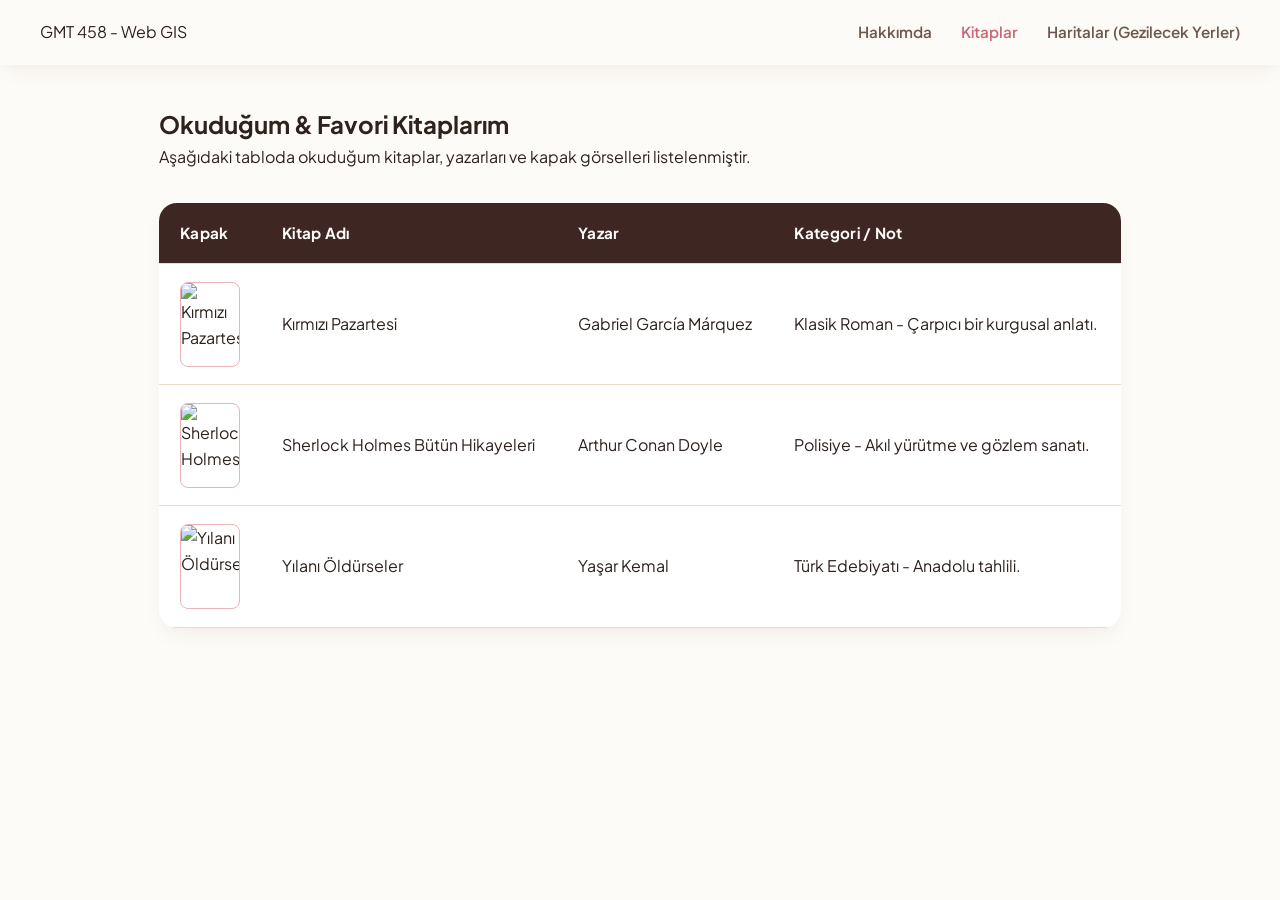
==== books.html @ 1afd97cf "first commit" ====
<!DOCTYPE html>
<html lang="tr">
<head>
    <meta charset="UTF-8">
    <title>Kişisel Web Sayfası | Kitaplar</title>
    <link rel="stylesheet" href="style.css">
</head>
<body>
    <nav>
        <div class="logo">GMT 458 - Web GIS</div>
        <ul>
            <li><a href="index.html">Hakkımda</a></li>
            <li><a href="books.html" class="active">Kitaplar</a></li>
            <li><a href="maps.html">Haritalar (Gezilecek Yerler)</a></li>
        </ul>
    </nav>

    <div class="container">
        <h2>Okuduğum & Favori Kitaplarım</h2>
        <p>Aşağıdaki tabloda okuduğum kitaplar, yazarları ve kapak görselleri listelenmiştir.</p>

        <table class="custom-table">
            <thead>
                <tr>
                    <th>Kapak</th>
                    <th>Kitap Adı</th>
                    <th>Yazar</th>
                    <th>Kategori / Not</th>
                </tr>
            </thead>
            <tbody>
                <tr>
                    <td><img src="https://images.unsplash.com/photo-1544716278-ca5e3f4abd8c?w=150" alt="Kırmızı Pazartesi"></td>
                    <td>Kırmızı Pazartesi</td>
                    <td>Gabriel García Márquez</td>
                    <td>Klasik Roman - Çarpıcı bir kurgusal anlatı.</td>
                </tr>
                <tr>
                    <td><img src="https://images.unsplash.com/photo-1512820790803-83ca734da794?w=150" alt="Sherlock Holmes"></td>
                    <td>Sherlock Holmes Bütün Hikayeleri</td>
                    <td>Arthur Conan Doyle</td>
                    <td>Polisiye - Akıl yürütme ve gözlem sanatı.</td>
                </tr>
                <tr>
                    <td><img src="https://images.unsplash.com/photo-1532012164546-f432f2e3777f?w=150" alt="Yılanı Öldürseler"></td>
                    <td>Yılanı Öldürseler</td>
                    <td>Yaşar Kemal</td>
                    <td>Türk Edebiyatı - Anadolu tahlili.</td>
                </tr>
            </tbody>
        </table>
    </div>
</body>
</html>
---- style.css ----
/* Google Fonts - Yumuşak ve Modern Sans-Serif Font */
@import url('https://fonts.googleapis.com/css2?family=Plus+Jakarta+Sans:wght@400;500;600;700;800&display=swap');

:root {
    --bg-page: #FDFBF7;              
    --surface-card: #FFFFFF;         
    --surface-hover: #FFF5F7;        
    
    --text-primary: #2D221E;         /* Derin espresso kahvesi ana metin */
    --text-muted: #6C584C;           /* Yumuşak sütlü kahve alt metinler */
    
    --brand-pink: #C96877;           /* Zarif gül kurusu / pudra vurgusu */
    --brand-pink-dark: #B85B6C;      /* Başlık ve logo için koyu gül kurusu */
    --brand-pink-soft: #F9EBEA;      /* Rozet ve etiket arka planı */
    
    --coffee-dark: #3E2723;          /* Tablo başlığı için sıcak moka kahve */
    --border-color: #EADCC9;         /* Latte tonlarında yumuşak ayraç çizgileri */
    --border-pink: #E8B4B8;          /* Harita ve görseller için ince gül kurusu kenarlık */
    
    --radius-soft: 18px;             /* Kartlar için yumuşak kıvrım */
    --radius-element: 10px;          /* Harita ve butonlar için kıvrım */
    
    /* Pembe-kahve süzülen sıcak gölge */
    --shadow-warm: 0 10px 25px -5px rgba(62, 39, 35, 0.05), 
                   0 8px 10px -6px rgba(201, 104, 119, 0.04);
}

/* --- 2. Sıfırlama ve Temel Stiller --- */
* {
    margin: 0;
    padding: 0;
    box-sizing: border-box;
    font-family: 'Plus Jakarta Sans', sans-serif;
}

body {
    background-color: var(--bg-page);
    color: var(--text-primary);
    line-height: 1.65;
}

/* --- 3. Navigasyon Menüsü --- */
nav {
    background: var(--bg-page);
    padding: 1.2rem 2.5rem;
    display: flex;
    justify-content: space-between;
    align-items: center;
    box-shadow: var(--shadow-warm);
    position: sticky;
    top: 0;
    z-index: 100;
}

.brand {
    display: flex;
    flex-direction: column;
}

.brand .logo-name {
    color: var(--brand-pink-dark);
    font-size: 1.35rem;
    font-weight: 800;
    letter-spacing: -0.3px;
}

.brand .logo-subtitle {
    color: var(--brand-pink);
    font-size: 0.85rem;
    font-weight: 600;
    display: flex;
    align-items: center;
    gap: 0.35rem;
    margin-top: 2px;
}

nav ul {
    list-style: none;
    display: flex;
    gap: 1.8rem;
}

nav a {
    color: var(--text-muted);
    text-decoration: none;
    font-weight: 600;
    font-size: 0.95rem;
    transition: color 0.25s ease;
}

nav a:hover, nav a.active {
    color: var(--brand-pink);
}

/* --- 4. Sayfa İçi Kapsayıcı ve Tanıtım Kartı --- */
.container {
    max-width: 1000px;
    margin: 2.5rem auto;
    padding: 0 1.2rem;
}

.hero-box {
    background: var(--surface-card);
    padding: 3rem 2.5rem;
    border-radius: var(--radius-soft);
    box-shadow: var(--shadow-warm);
    animation: fadeInSlideUp 1.2s ease-out forwards;
}

.hero-box h1 {
    font-size: 2.1rem;
    color: var(--text-primary);
    font-weight: 800;
    margin-bottom: 0.8rem;
    letter-spacing: -0.5px;
}

.hero-box p {
    color: var(--text-muted);
    font-size: 1.05rem;
}

@keyframes fadeInSlideUp {
    0% {
        opacity: 0;
        transform: translateY(25px);
    }
    100% {
        opacity: 1;
        transform: translateY(0);
    }
}

/* --- 5. Tablo Stili --- */
table.custom-table {
    width: 100%;
    border-collapse: collapse;
    background: var(--surface-card);
    border-radius: var(--radius-soft);
    overflow: hidden;
    box-shadow: var(--shadow-warm);
    margin-top: 2rem;
}

table.custom-table th, table.custom-table td {
    padding: 1.1rem 1.3rem;
    text-align: left;
    border-bottom: 1px solid var(--border-color);
}

table.custom-table th {
    background-color: var(--coffee-dark);
    color: #FDFBF7;
    font-weight: 700;
    font-size: 0.95rem;
    letter-spacing: 0.3px;
}

table.custom-table tr {
    transition: background-color 0.2s ease;
}

table.custom-table tr:hover {
    background-color: var(--surface-hover); /* Uçuk pembe ışıltı */
}

table.custom-table img {
    width: 60px;
    height: 85px;
    object-fit: cover;
    border-radius: 8px;
    border: 1px solid var(--border-pink);
    display: block;
}

/* --- 6. Harita Alanı ve CBS Başlığı --- */
.map-container {
    margin-top: 2.5rem;
    margin-bottom: 2.5rem;
    background: var(--surface-card);
    padding: 2rem;
    border-radius: var(--radius-soft);
    box-shadow: var(--shadow-warm);
}

.map-header {
    display: flex;
    justify-content: space-between;
    align-items: center;
    margin-bottom: 1.2rem;
}

.map-header h2 {
    color: var(--text-primary);
    font-size: 1.35rem;
    font-weight: 700;
}

.map-badge {
    background-color: var(--brand-pink-soft);
    color: var(--brand-pink-dark);
    font-size: 0.78rem;
    font-weight: 700;
    padding: 0.35rem 0.8rem;
    border-radius: 20px;
    letter-spacing: 0.3px;
}

#leafletMap, #openlayersMap {
    width: 100%;
    height: 440px;
    border-radius: var(--radius-element);
    border: 1.5px solid var(--border-pink); /* İnce gül kurusu çerçeve */
}
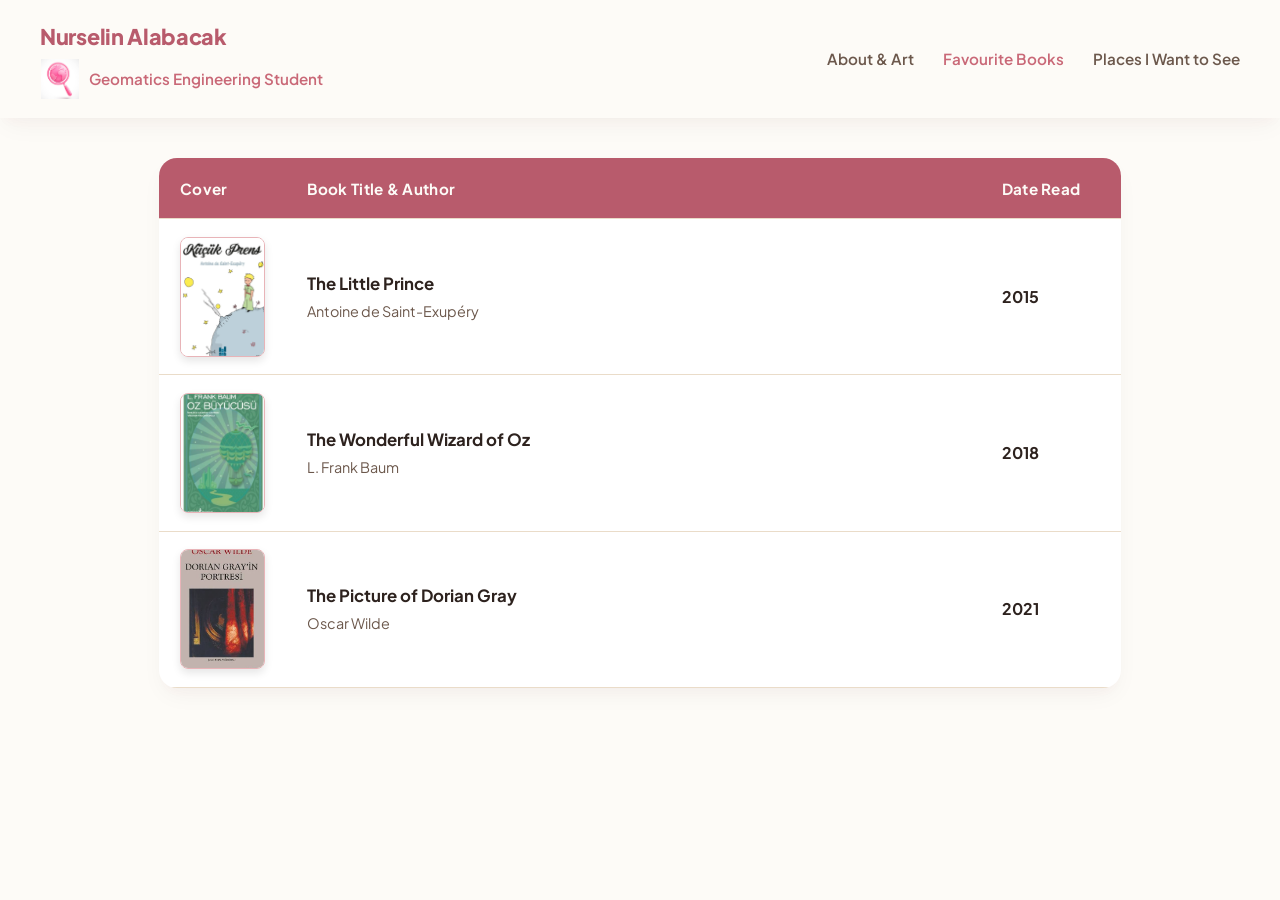
==== commit 7dc374d5: "second commit" ====
--- a/books.html
+++ b/books.html
@@ -1,54 +1,91 @@
 <!DOCTYPE html>
-<html lang="tr">
+<html lang="en">
 <head>
     <meta charset="UTF-8">
-    <title>Kişisel Web Sayfası | Kitaplar</title>
+    <meta name="viewport" content="width=device-width, initial-scale=1.0">
+    <title>Nurselin Alabacak - Favourite Books</title>
     <link rel="stylesheet" href="style.css">
+
+    <style>
+        /* Kitap kapak resim boyutu */
+        table.custom-table img.book-cover {
+            width: 85px !important;
+            height: 120px !important;
+            object-fit: cover;
+            border-radius: 8px;
+            box-shadow: 0 4px 8px rgba(0,0,0,0.1);
+        }
+    </style>
 </head>
 <body>
+
+    <!-- Üst Menü -->
     <nav>
-        <div class="logo">GMT 458 - Web GIS</div>
+        <div class="brand">
+            <div class="logo-name">Nurselin Alabacak</div>
+            <div class="logo-subtitle">
+                <img src="images/icon.png" alt="Icon" class="logo-icon">
+                <span>Geomatics Engineering Student</span>
+            </div>
+        </div>
         <ul>
-            <li><a href="index.html">Hakkımda</a></li>
-            <li><a href="books.html" class="active">Kitaplar</a></li>
-            <li><a href="maps.html">Haritalar (Gezilecek Yerler)</a></li>
+            <li><a href="index.html">About & Art</a></li>
+            <li><a href="books.html" class="active">Favourite Books</a></li>
+            <li><a href="maps.html">Places I Want to See</a></li>
         </ul>
     </nav>
 
     <div class="container">
-        <h2>Okuduğum & Favori Kitaplarım</h2>
-        <p>Aşağıdaki tabloda okuduğum kitaplar, yazarları ve kapak görselleri listelenmiştir.</p>
+        <!-- Favori Kitaplar Tablosu -->
+        <section id="favouritebooks" style="margin-top: 2.5rem; margin-bottom: 3rem;">
+            <table class="custom-table">
+                <thead>
+                    <tr>
+                        <th style="width: 120px;">Cover</th>
+                        <th>Book Title & Author</th>
+                        <th style="width: 140px;">Date Read</th>
+                    </tr>
+                </thead>
+                <tbody>
+                    <!-- 1. Küçük Prens -->
+                    <tr>
+                        <td>
+                            <img src="images/kucuk.png" alt="Küçük Prens" class="book-cover">
+                        </td>
+                        <td>
+                            <strong style="font-size: 1.05rem;">The Little Prince</strong><br>
+                            <span style="font-size: 0.9rem; color: var(--text-muted);">Antoine de Saint-Exupéry</span>
+                        </td>
+                        <td><strong>2015</strong></td>
+                    </tr>
 
-        <table class="custom-table">
-            <thead>
-                <tr>
-                    <th>Kapak</th>
-                    <th>Kitap Adı</th>
-                    <th>Yazar</th>
-                    <th>Kategori / Not</th>
-                </tr>
-            </thead>
-            <tbody>
-                <tr>
-                    <td><img src="https://images.unsplash.com/photo-1544716278-ca5e3f4abd8c?w=150" alt="Kırmızı Pazartesi"></td>
-                    <td>Kırmızı Pazartesi</td>
-                    <td>Gabriel García Márquez</td>
-                    <td>Klasik Roman - Çarpıcı bir kurgusal anlatı.</td>
-                </tr>
-                <tr>
-                    <td><img src="https://images.unsplash.com/photo-1512820790803-83ca734da794?w=150" alt="Sherlock Holmes"></td>
-                    <td>Sherlock Holmes Bütün Hikayeleri</td>
-                    <td>Arthur Conan Doyle</td>
-                    <td>Polisiye - Akıl yürütme ve gözlem sanatı.</td>
-                </tr>
-                <tr>
-                    <td><img src="https://images.unsplash.com/photo-1532012164546-f432f2e3777f?w=150" alt="Yılanı Öldürseler"></td>
-                    <td>Yılanı Öldürseler</td>
-                    <td>Yaşar Kemal</td>
-                    <td>Türk Edebiyatı - Anadolu tahlili.</td>
-                </tr>
-            </tbody>
-        </table>
+                    <!-- 2. Oz Büyücüsü -->
+                    <tr>
+                        <td>
+                            <img src="images/oz.png" alt="Oz Büyücüsü" class="book-cover">
+                        </td>
+                        <td>
+                            <strong style="font-size: 1.05rem;">The Wonderful Wizard of Oz</strong><br>
+                            <span style="font-size: 0.9rem; color: var(--text-muted);">L. Frank Baum</span>
+                        </td>
+                        <td><strong>2018</strong></td>
+                    </tr>
+
+                    <!-- 3. Dorian Gray'in Portresi -->
+                    <tr>
+                        <td>
+                            <img src="images/dorian.png" alt="Dorian Gray'in Portresi" class="book-cover">
+                        </td>
+                        <td>
+                            <strong style="font-size: 1.05rem;">The Picture of Dorian Gray</strong><br>
+                            <span style="font-size: 0.9rem; color: var(--text-muted);">Oscar Wilde</span>
+                        </td>
+                        <td><strong>2021</strong></td>
+                    </tr>
+                </tbody>
+            </table>
+        </section>
     </div>
+
 </body>
 </html>
--- a/style.css
+++ b/style.css
@@ -13,7 +13,7 @@
     --brand-pink-dark: #B85B6C;      /* Başlık ve logo için koyu gül kurusu */
     --brand-pink-soft: #F9EBEA;      /* Rozet ve etiket arka planı */
     
-    --coffee-dark: #3E2723;          /* Tablo başlığı için sıcak moka kahve */
+    --coffee-dark: var(--brand-pink-dark); /* Tablo başlığı artık adınızın rengiyle aynı gül kurusu */
     --border-color: #EADCC9;         /* Latte tonlarında yumuşak ayraç çizgileri */
     --border-pink: #E8B4B8;          /* Harita ve görseller için ince gül kurusu kenarlık */
     
@@ -66,12 +66,21 @@
 
 .brand .logo-subtitle {
     color: var(--brand-pink);
-    font-size: 0.85rem;
+    font-size: 0.95rem;
     font-weight: 600;
     display: flex;
     align-items: center;
-    gap: 0.35rem;
-    margin-top: 2px;
+    gap: 0.55rem;
+    margin-top: 4px;
+}
+
+/* Pembe dünya ikonunun boyutu ve hizası */
+.brand .logo-subtitle img,
+.brand .logo-icon {
+    width: 40px;
+    height: 40px;
+    object-fit: contain;
+    display: inline-block;
 }
 
 nav ul {
@@ -98,9 +107,9 @@
     margin: 2.5rem auto;
     padding: 0 1.2rem;
 }
-
 .hero-box {
-    background: var(--surface-card);
+    background: #FDF2F4;
+    border: 1px solid #F5D5DA;
     padding: 3rem 2.5rem;
     border-radius: var(--radius-soft);
     box-shadow: var(--shadow-warm);
@@ -149,7 +158,7 @@
 }
 
 table.custom-table th {
-    background-color: var(--coffee-dark);
+    background-color: var(--coffee-dark); /* Gül kurusu */
     color: #FDFBF7;
     font-weight: 700;
     font-size: 0.95rem;
@@ -211,4 +220,41 @@
     height: 440px;
     border-radius: var(--radius-element);
     border: 1.5px solid var(--border-pink); /* İnce gül kurusu çerçeve */
+}
+
+/* --- Art Things Galeri Stilleri --- */
+.art-gallery {
+    display: grid;
+    grid-template-columns: repeat(auto-fit, minmax(220px, 1fr));
+    gap: 1.5rem;
+    margin-top: 1.5rem;
+}
+
+.art-card {
+    background: #ffffff;
+    border-radius: 12px;
+    overflow: hidden;
+    box-shadow: 0 4px 10px rgba(0,0,0,0.06);
+    border: 1px solid var(--border-pink);
+    transition: transform 0.25s ease, box-shadow 0.25s ease;
+    text-align: center;
+}
+
+.art-card:hover {
+    transform: translateY(-4px);
+    box-shadow: 0 8px 18px rgba(184, 91, 108, 0.15);
+}
+
+.art-card img {
+    width: 100%;
+    height: 240px;
+    object-fit: cover;
+    display: block;
+}
+
+.art-card p {
+    font-size: 0.9rem;
+    color: var(--text-muted);
+    padding: 0.7rem 0.4rem;
+    font-weight: 600;
 }
